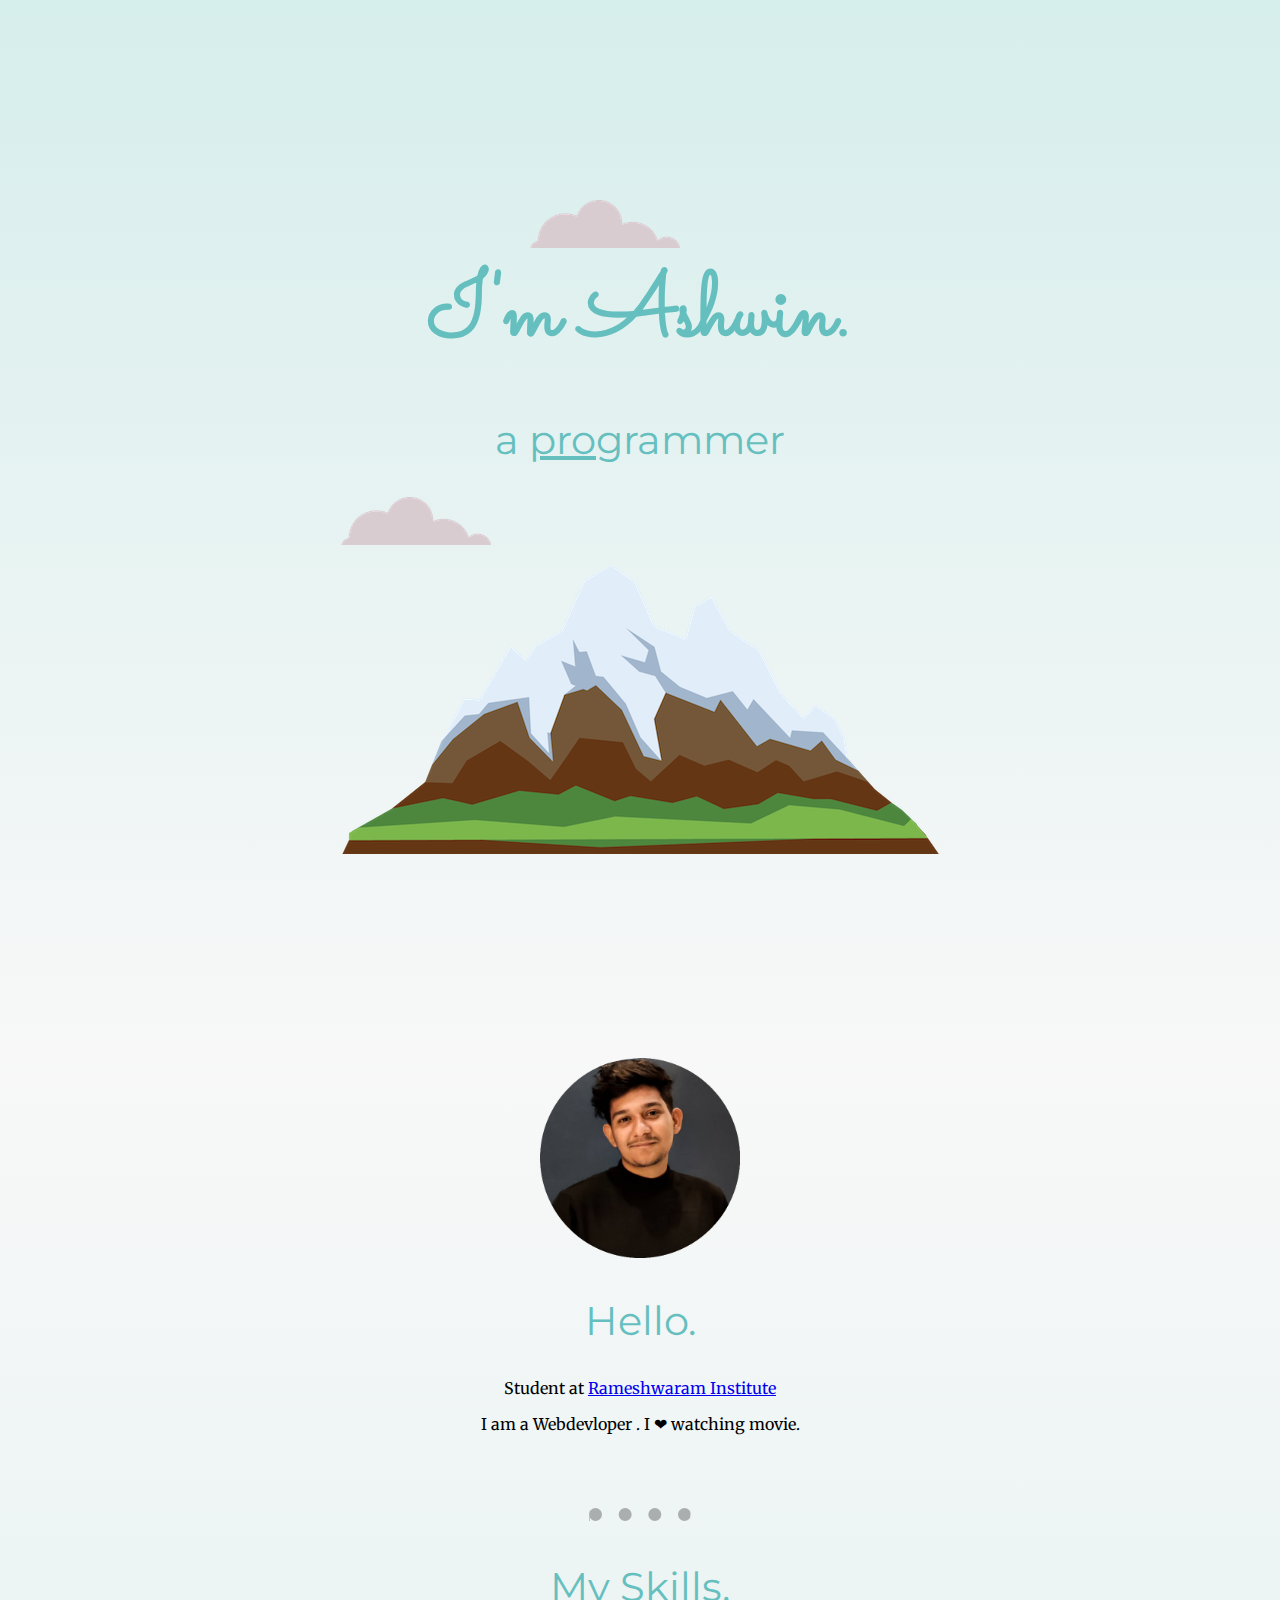
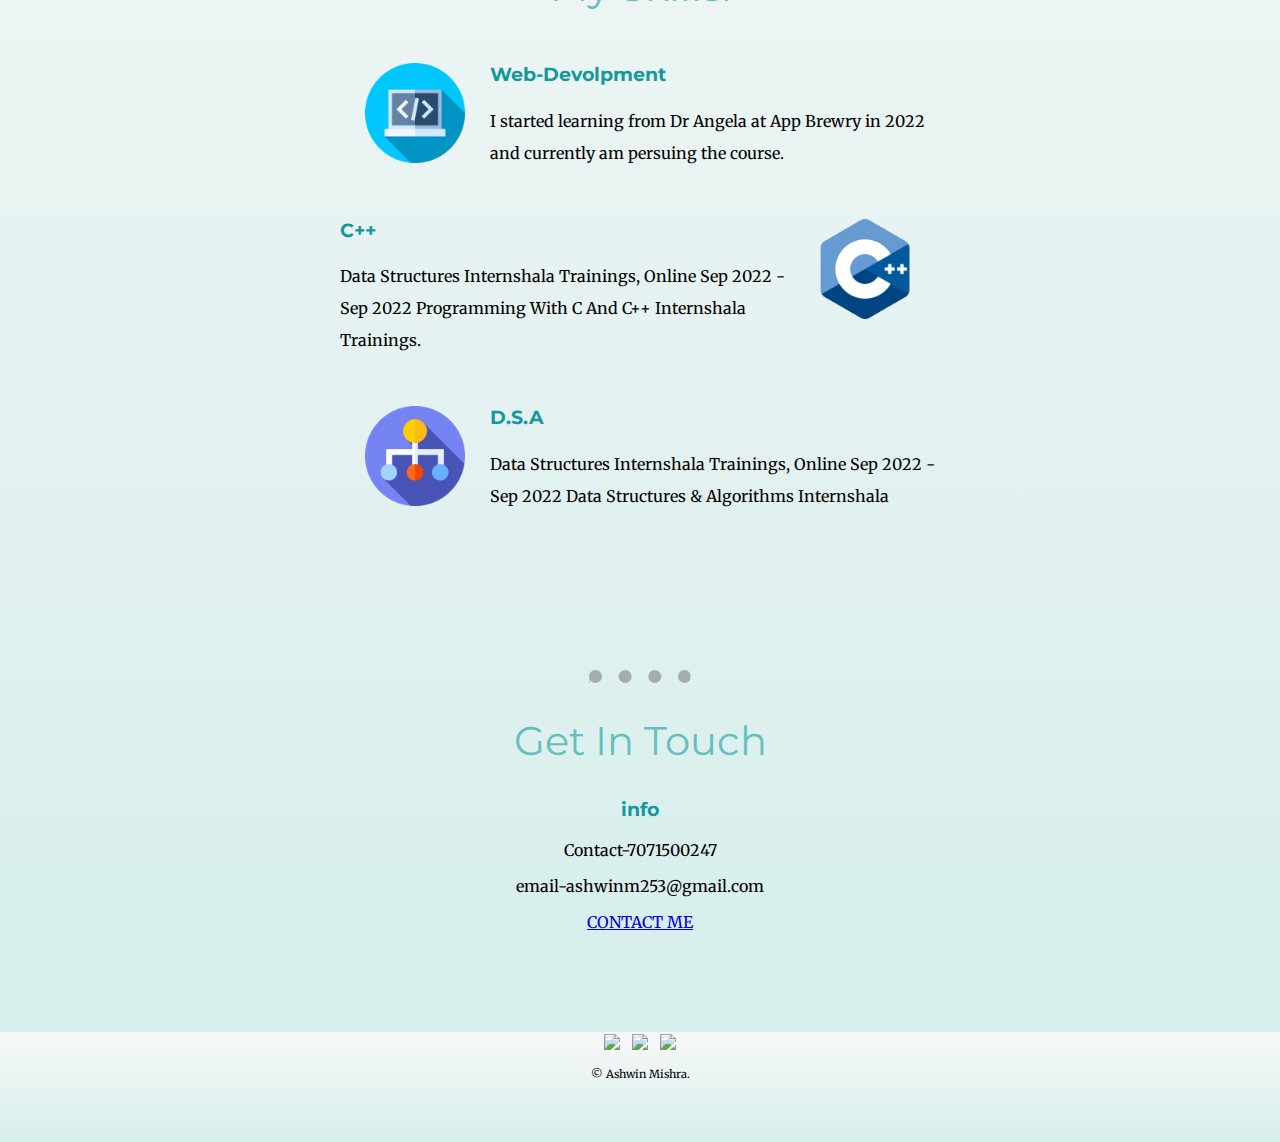
==== index.html @ bbd52c61 "Add files via upload" ====
<!DOCTYPE html>
<html lang="en">
<head>
    <meta charset="UTF-8">
    <meta http-equiv="X-UA-Compatible" content="IE=edge">
    <meta name="viewport" content="width=device-width, initial-scale=1.0">
    <title>AShwin Mishra</title>
    <link rel="stylesheet" href="mystyle.css">
    <link rel="icon" href="images/ms-icon-310x310.png">
    <link rel="preconnect" href="https://fonts.googleapis.com">
<link rel="preconnect" href="https://fonts.gstatic.com" crossorigin>
<link href="https://fonts.googleapis.com/css2?family=Merriweather&family=Montserrat&family=Sacramento&display=swap" rel="stylesheet">
</head>
<body>
    <div class="top-container">
    <img class="top-cloud" src="images/cloud.png">
    <h1>I'm Ashwin.</h1>
    <h2><span> a <u>pro</u>grammer</span></h2>
    <img class="bottom-cloud" src="images/cloud.png">
    <img src="images/mountain.png">
  
    </div>
    <div class="middle-container">
        <div class="profile">
          <img src="images/ashwin.png" alt="Ashwin Mishra" height="200px" >
          <h2>Hello.</h2>
          <p>Student at <a href="https://www.ritm.in/">Rameshwaram Institute</a></p>
          <p>I am a Webdevloper . I ❤ watching movie.
          </p>
        </div>
        <hr>
        <div class="skills" style="display:inline-block;">
          <h2 style="text-align: center; display:inline-block; margin-left: 35%;">My Skills.</h2>
          <div class="skill-row">
            <img class="web-image" src="images/programming.png"  alt="Web developer" height =100px;>
            <h3 class="ski">
              Web-Devolpment	
            </h3>
            <p class="para">I started learning from Dr Angela at App Brewry in 2022 and currently am persuing the course.</p>
            <img class="co-image" src="images/c-.png"  alt="C++" height =100px;>
            <h3 class="ski">
              C++ </h3>
              <p class="para">Data Structures Internshala Trainings, Online Sep 2022 - Sep 2022 Programming With C And C++ Internshala Trainings.</p>
              <img class="web-image" src="images/diagram.png"  alt="Data-sttructure" height =100px;>
              <h3 class="ski">D.S.A	</h3>
              <p class="para">Data Structures Internshala Trainings, Online Sep 2022 - Sep 2022 Data Structures & Algorithms Internshala</p>
          </div>
        </div>
        <hr>
        <div class="contact-me">
          <h2>Get In Touch</h2>
          <h3 style="text-align:center;">info</h3>
          <p>Contact-7071500247</p>
        <p>email-ashwinm253@gmail.com</p>
          <a class="btn" href="contact.html" target="none">CONTACT ME</a>
        </div>
      </div>
      
      
      <div class="bottom-container">
        <a class="footer-link" href="https://cdn-icons-png.flaticon.com/512/3536/3536505.png"><img  class="footer-link"src="https://cdn-icons-png.flaticon.com/512/3536/3536505.png"></a>
        <a class="footer-link" href="https://twitter.com/Ashwinm007am"><img  class="footer-link" src="https://cdn-icons-png.flaticon.com/512/733/733579.png" ></a>
        <a class="footer-link" href="https://www.instagram.com/ashwin__007am/"><img class="footer-link" src="https://cdn-icons-png.flaticon.com/128/3955/3955024.png" ></a>
       <small><small><p style="text-align:center;">© Ashwin Mishra.</p></small></small>
      </div>
      
</body>
</html>
---- mystyle.css ----
body
{

text-align: center;
margin: 0;
font-family: 'Merriweather', serif;
}

h1
{
    color: #66BFBF;
    margin: 50px auto 0px auto;
    font-size: 5.625em;
    font-family: 'Sacramento', cursive;
}
h2
{   color: #66BFBF;
    font-size: 2.5rem;
    font-weight: normal;
    font-family: 'Montserrat', sans-serif;
}
h3
{  color: #11999E;
    font-family: 'Montserrat', sans-serif;
    
}
.top-container
{
    
     background: linear-gradient(rgb(214, 238, 236),rgb(248, 248, 248)); /*background-color:; */
    padding: 200px;
    position: relative;
}
.bottom-container
{
    
    background:linear-gradient(rgb(248, 248, 248),rgb(214, 238, 236))

}

.middle-container
{
    background:linear-gradient(rgb(248, 248, 248),rgb(214, 238, 236))
}
.bottom-cloud
{
    position:absolute;
    
}
.top-cloud
{
    position: absolute;
    right: 600px;
    top: 200px;
}
img
{
    height:"25%"
}
.footer-link
{
    height: 20px;
    margin: 2px;
}
.ski:hover
{
font-size: 20px;
}
.skills
{
   
    text-align: left;
}
.para
{
    width: 600px;
    line-height: 1;
    line-height: 2;
    margin-bottom: 50px;
}
img:hover
{
    font-size: 200px;
}
.web-image
{
    float: left;
    margin-left: 25px;
    margin-right: 25px;
}
.co-image
{
    float: right;
    margin-left: 25px;
    margin-right: 25px;
}
.footer-link
{
    height:30px;
   
}
hr
{
    width: 100px;
    border-top: 13px dotted grey; 
    border-bottom: none;
    opacity: 60%;
}
div
{
   padding-bottom: 50px;
}
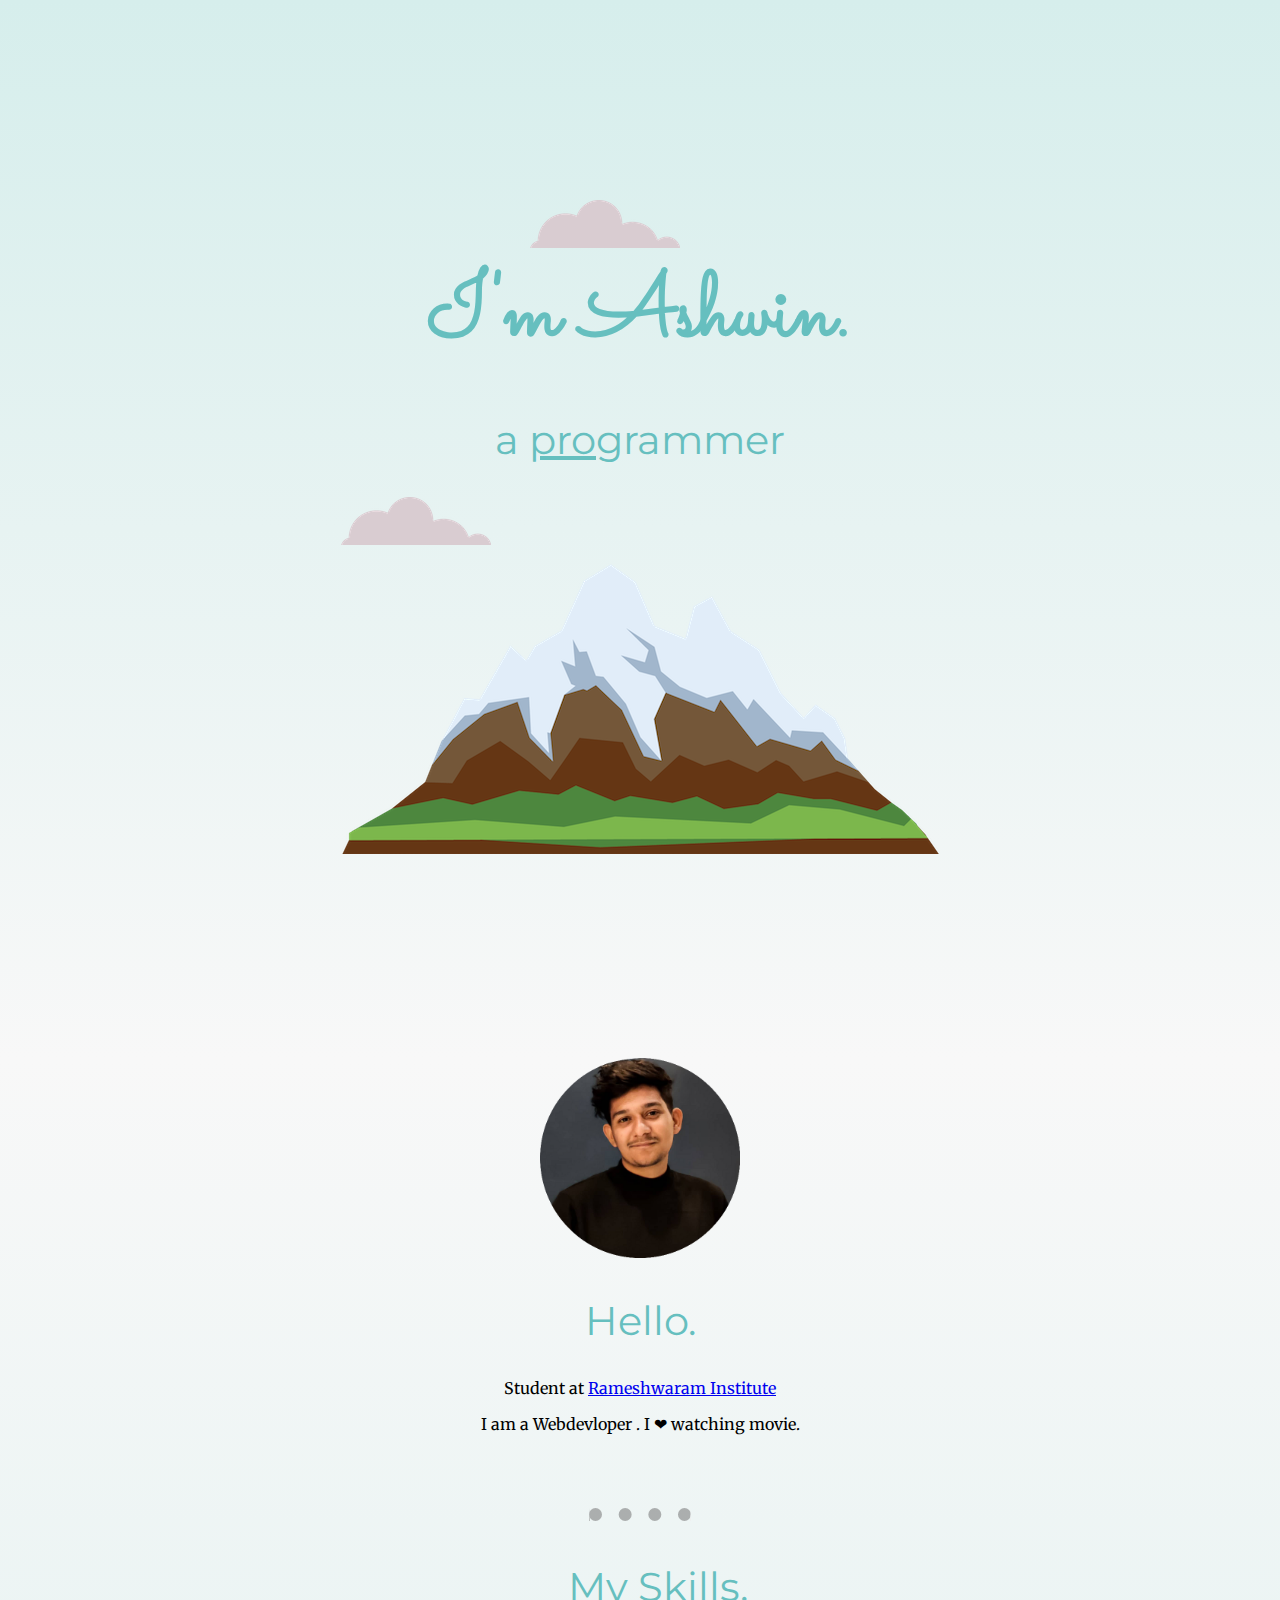
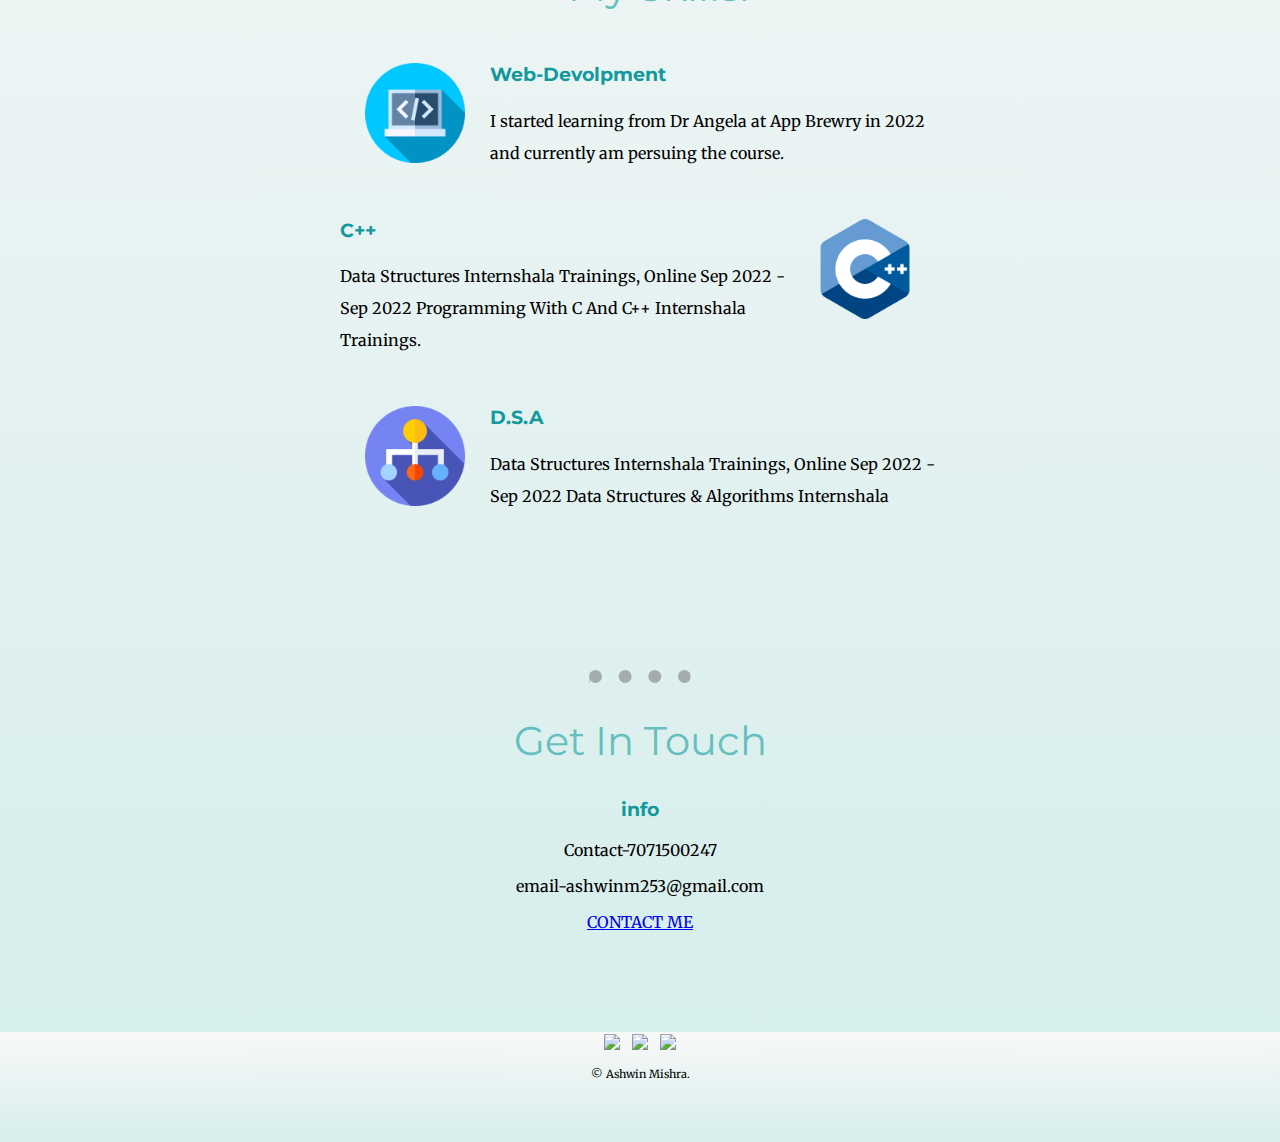
==== commit 58315680: "Update index.html" ====
--- a/index.html
+++ b/index.html
@@ -30,7 +30,7 @@
         </div>
         <hr>
         <div class="skills" style="display:inline-block;">
-          <h2 style="text-align: center; display:inline-block; margin-left: 35%;">My Skills.</h2>
+          <h2 style="text-align: center; display:inline-block; margin-left: 38%;">My Skills.</h2>
           <div class="skill-row">
             <img class="web-image" src="images/programming.png"  alt="Web developer" height =100px;>
             <h3 class="ski">
@@ -65,4 +65,4 @@
       </div>
       
 </body>
-</html>+</html>
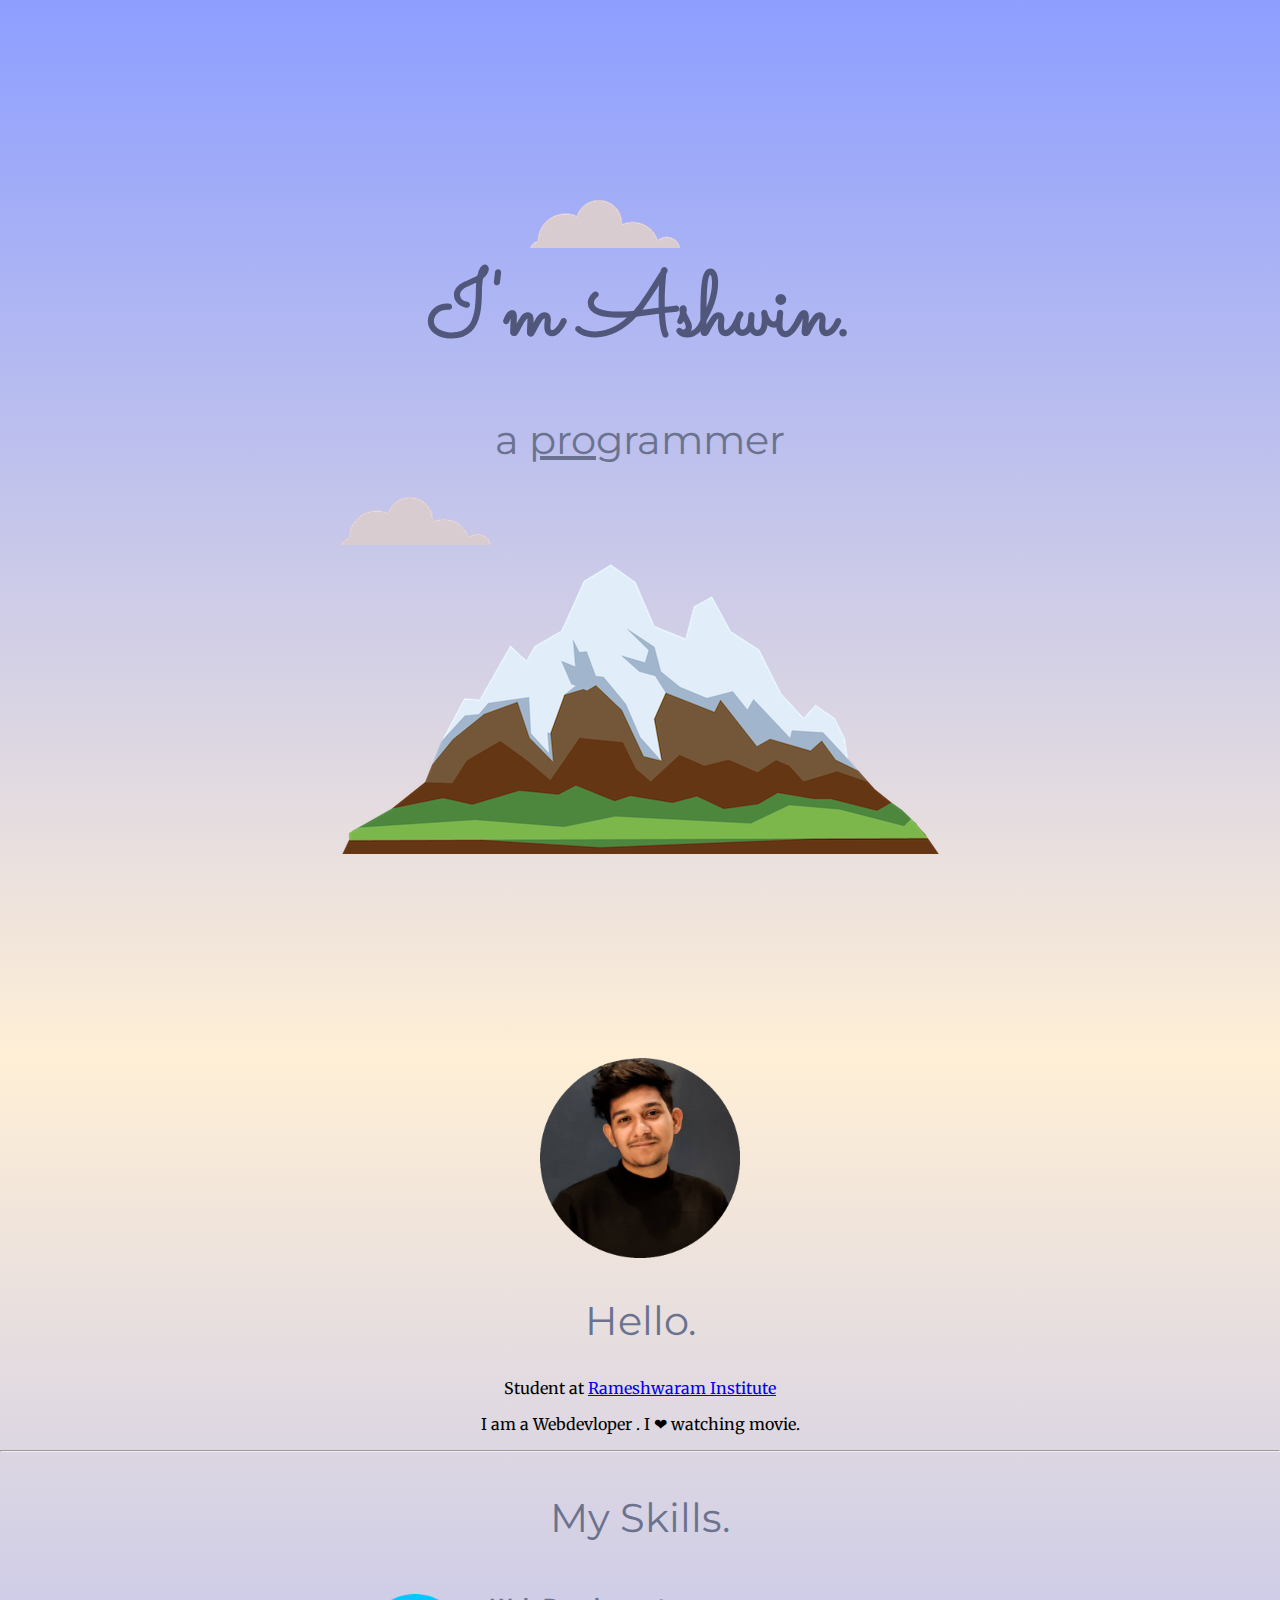
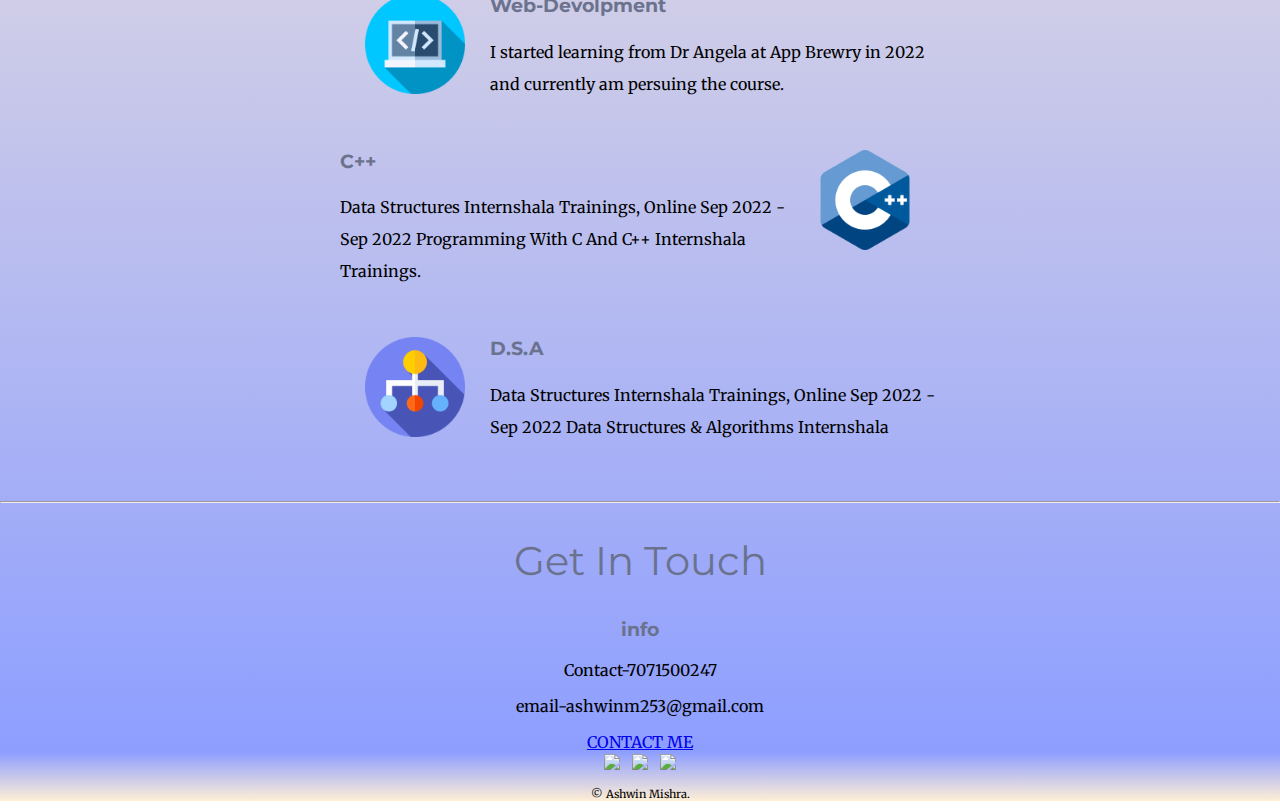
==== commit add83ed9: "Add files via upload" ====
--- a/index.html
+++ b/index.html
@@ -30,7 +30,7 @@
         </div>
         <hr>
         <div class="skills" style="display:inline-block;">
-          <h2 style="text-align: center; display:inline-block; margin-left: 38%;">My Skills.</h2>
+          <h2 style="text-align: center; display:inline-block; margin-left: 35%;">My Skills.</h2>
           <div class="skill-row">
             <img class="web-image" src="images/programming.png"  alt="Web developer" height =100px;>
             <h3 class="ski">
@@ -65,4 +65,4 @@
       </div>
       
 </body>
-</html>
+</html>--- a/mystyle.css
+++ b/mystyle.css
@@ -4,43 +4,43 @@
 text-align: center;
 margin: 0;
 font-family: 'Merriweather', serif;
+
 }
 
 h1
 {
-    color: #66BFBF;
+    color: #50577A;
     margin: 50px auto 0px auto;
     font-size: 5.625em;
     font-family: 'Sacramento', cursive;
 }
 h2
-{   color: #66BFBF;
+{   color: #6B728E;
     font-size: 2.5rem;
     font-weight: normal;
     font-family: 'Montserrat', sans-serif;
 }
 h3
-{  color: #11999E;
+{  color: #6B728E;
     font-family: 'Montserrat', sans-serif;
     
 }
 .top-container
 {
     
-     background: linear-gradient(rgb(214, 238, 236),rgb(248, 248, 248)); /*background-color:; */
+     background: linear-gradient(#8D9EFF,#FFEFD6); /*background-color:; */
     padding: 200px;
     position: relative;
 }
 .bottom-container
 {
-    
-    background:linear-gradient(rgb(248, 248, 248),rgb(214, 238, 236))
-
+     background: linear-gradient(#8D9EFF,#FFEFD6); /*background-color:; */
+     
 }
 
 .middle-container
 {
-    background:linear-gradient(rgb(248, 248, 248),rgb(214, 238, 236))
+    background: linear-gradient(#FFEFD6,#8D9EFf); 
 }
 .bottom-cloud
 {
@@ -55,7 +55,8 @@
 }
 img
 {
-    height:"25%"
+    height:"25%";
+    
 }
 .footer-link
 {
@@ -99,14 +100,8 @@
     height:30px;
    
 }
-hr
-{
-    width: 100px;
-    border-top: 13px dotted grey; 
-    border-bottom: none;
-    opacity: 60%;
-}
+
 div
 {
-   padding-bottom: 50px;
+   
 }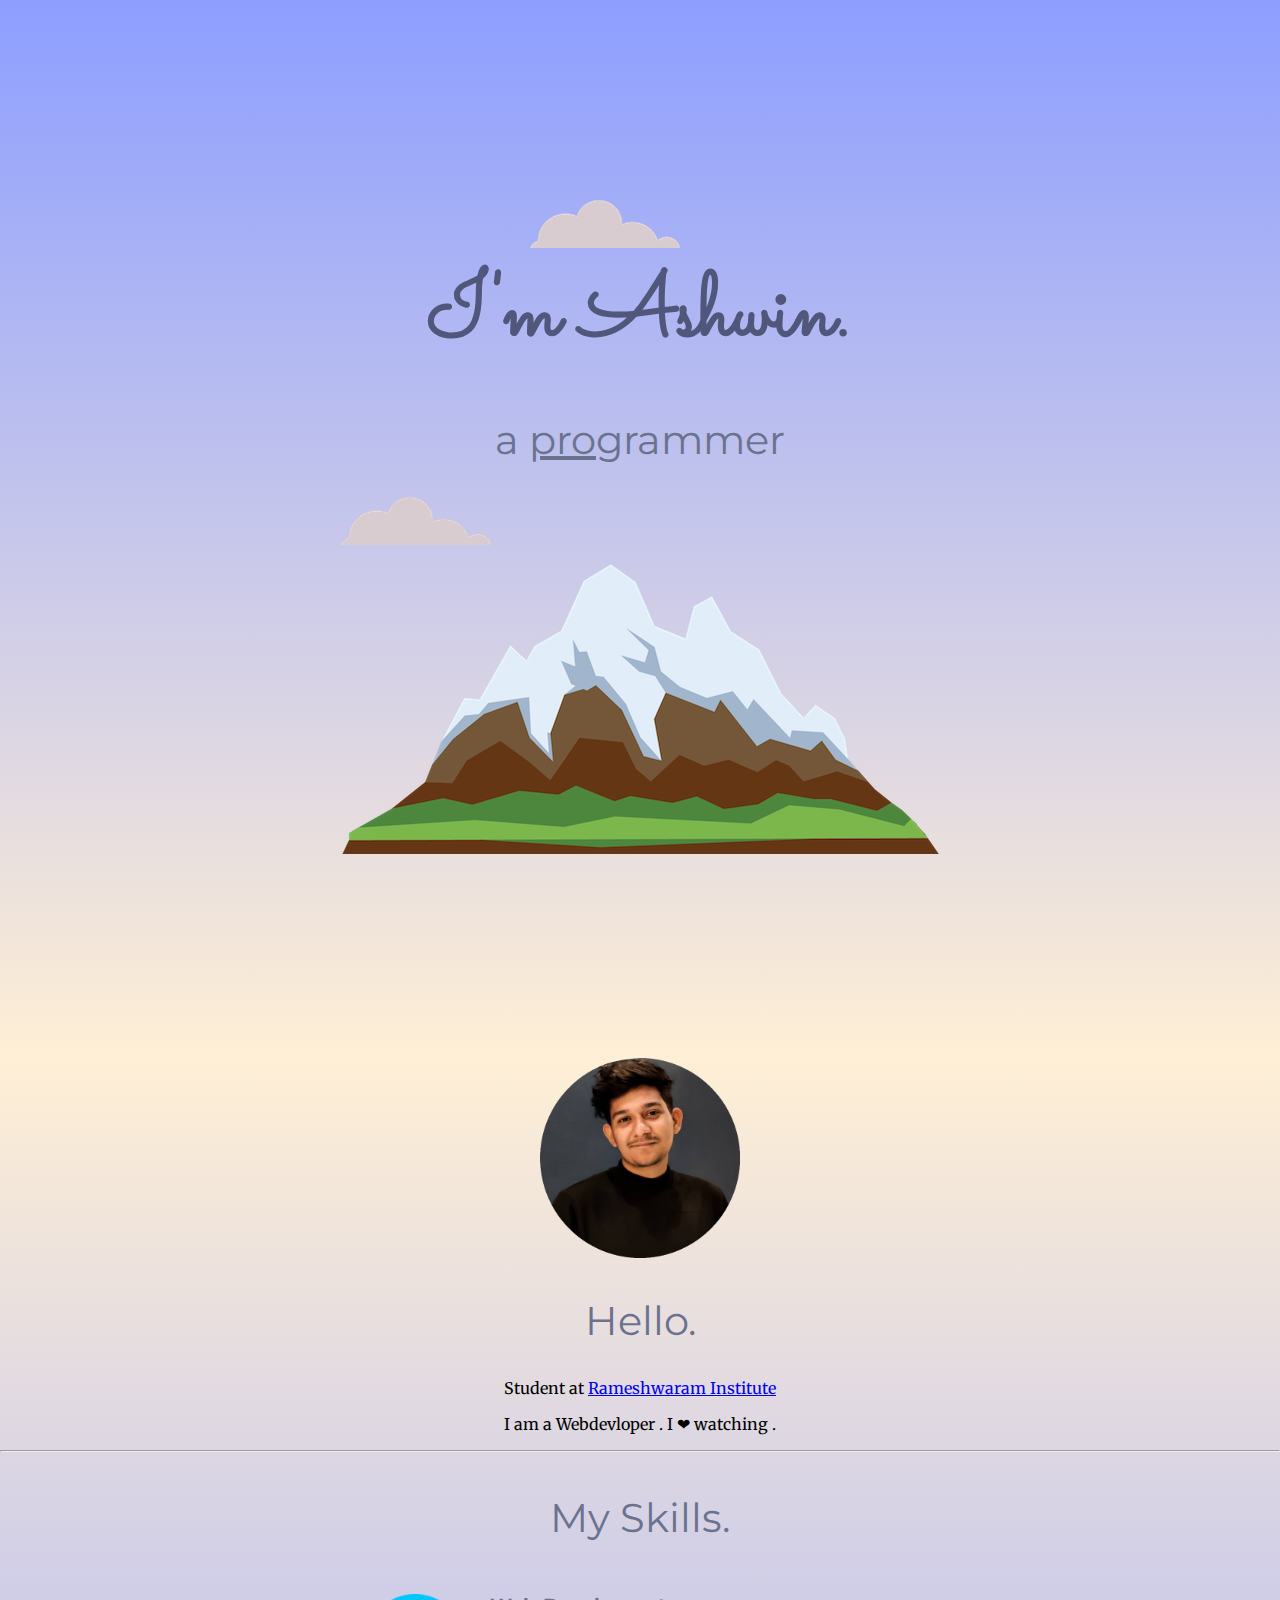
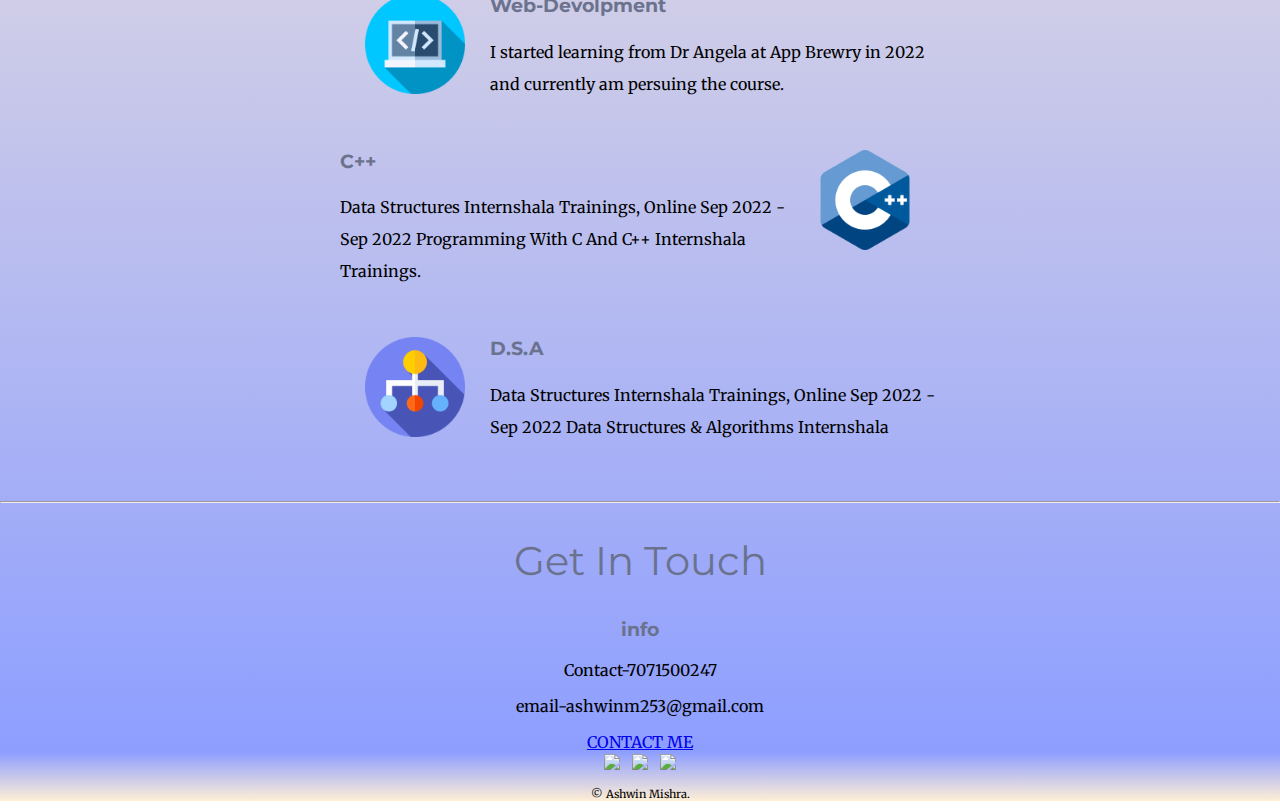
==== commit 942acfc0: "Update index.html" ====
--- a/index.html
+++ b/index.html
@@ -25,7 +25,7 @@
           <img src="images/ashwin.png" alt="Ashwin Mishra" height="200px" >
           <h2>Hello.</h2>
           <p>Student at <a href="https://www.ritm.in/">Rameshwaram Institute</a></p>
-          <p>I am a Webdevloper . I ❤ watching movie.
+          <p>I am a Webdevloper . I ❤ watching .
           </p>
         </div>
         <hr>
@@ -65,4 +65,4 @@
       </div>
       
 </body>
-</html>+</html>
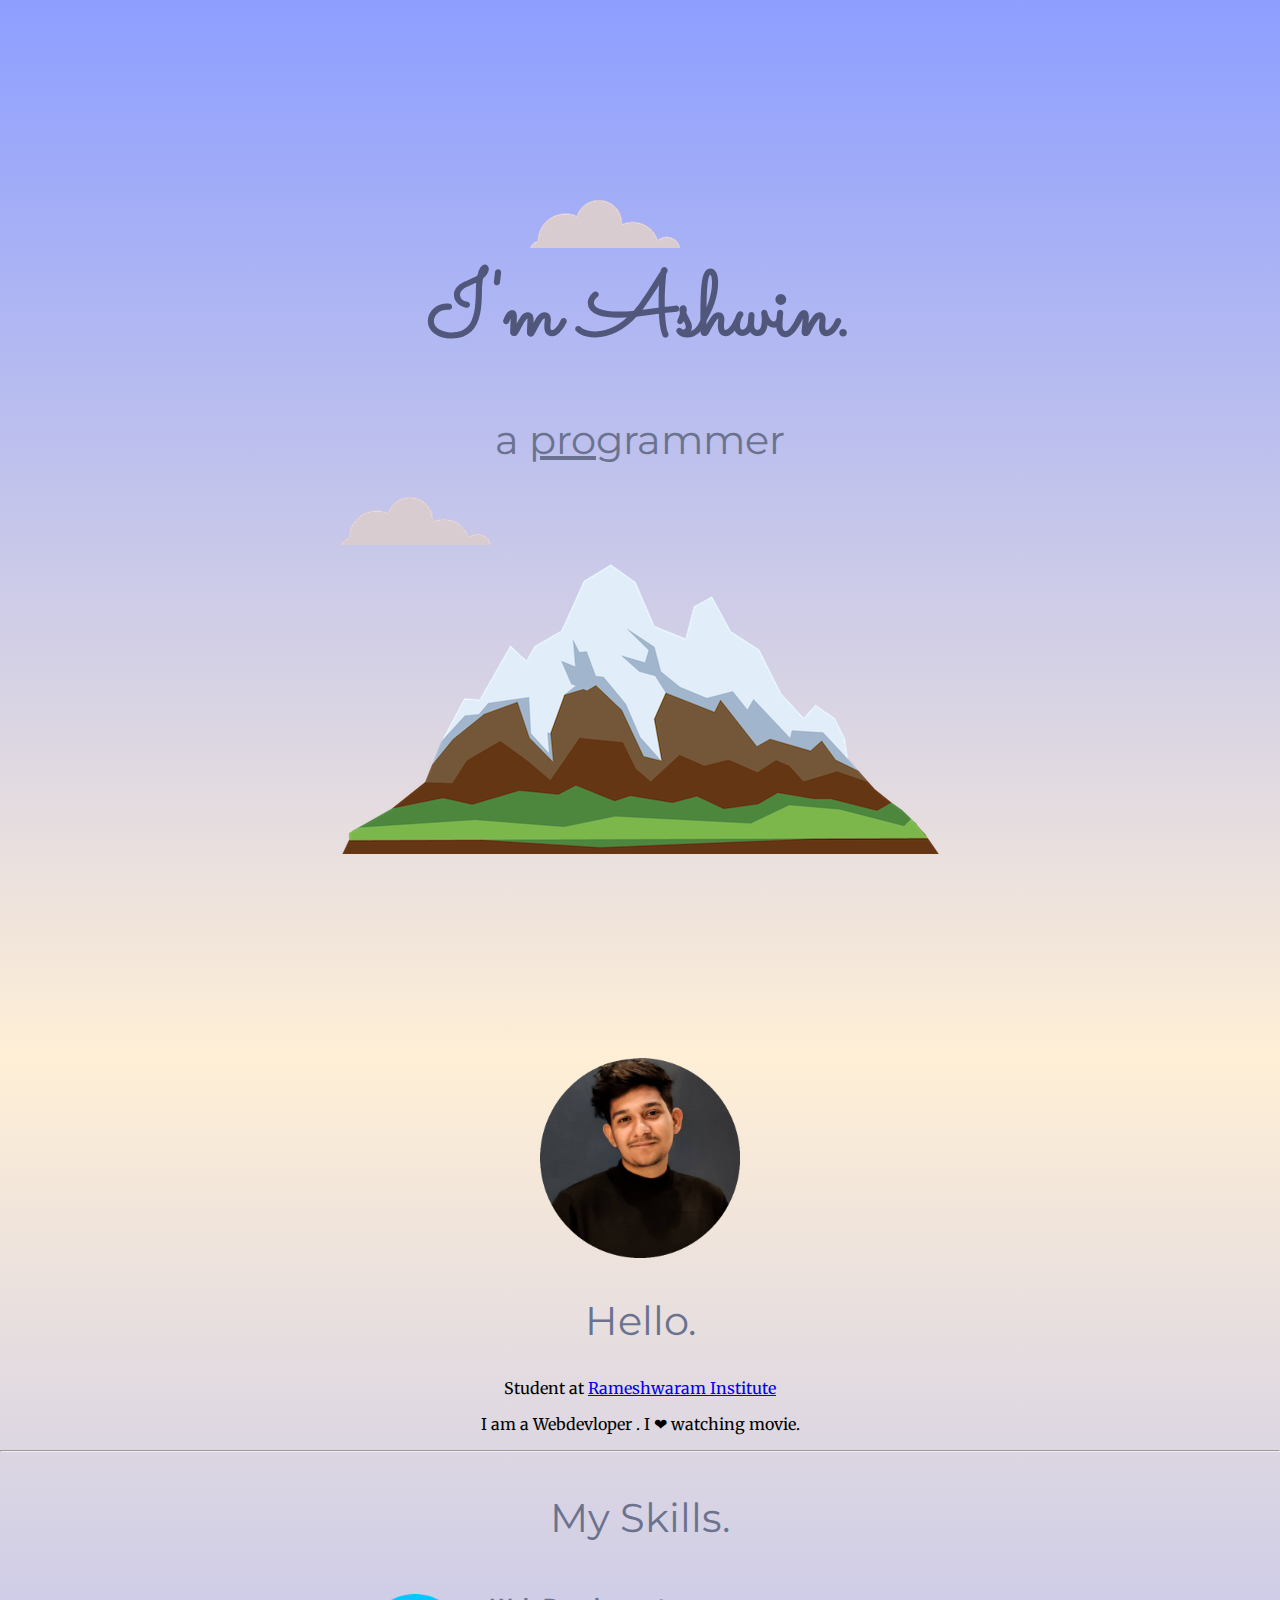
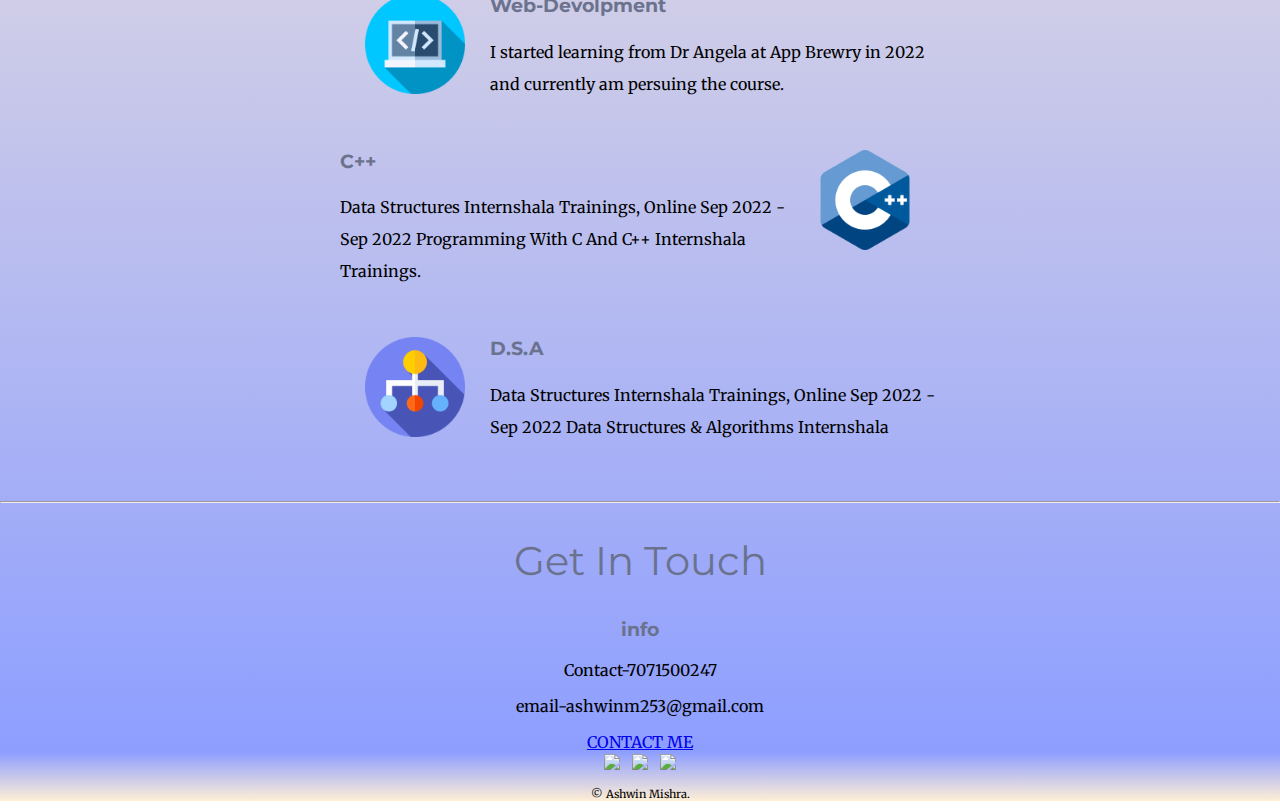
==== commit 1aa7f517: "Update index.html" ====
--- a/index.html
+++ b/index.html
@@ -25,7 +25,7 @@
           <img src="images/ashwin.png" alt="Ashwin Mishra" height="200px" >
           <h2>Hello.</h2>
           <p>Student at <a href="https://www.ritm.in/">Rameshwaram Institute</a></p>
-          <p>I am a Webdevloper . I ❤ watching .
+          <p>I am a Webdevloper . I ❤ watching movie.
           </p>
         </div>
         <hr>
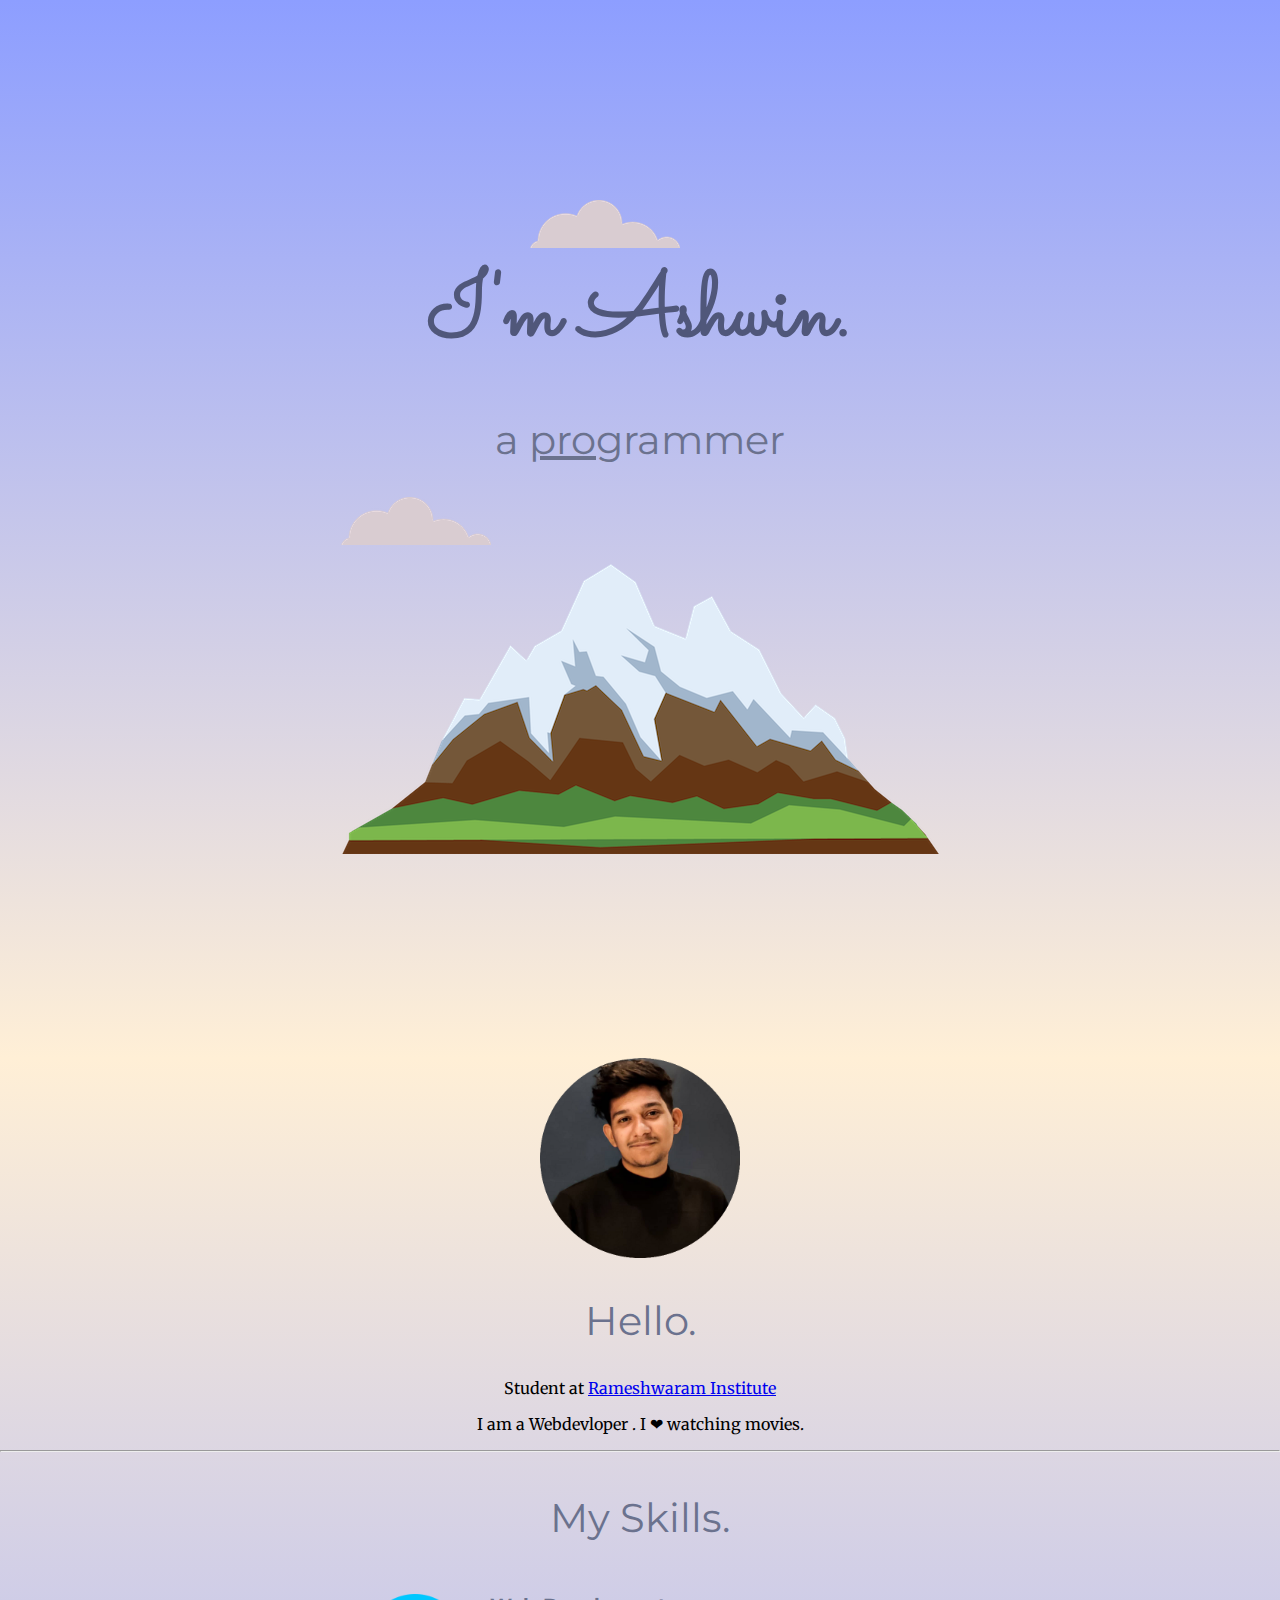
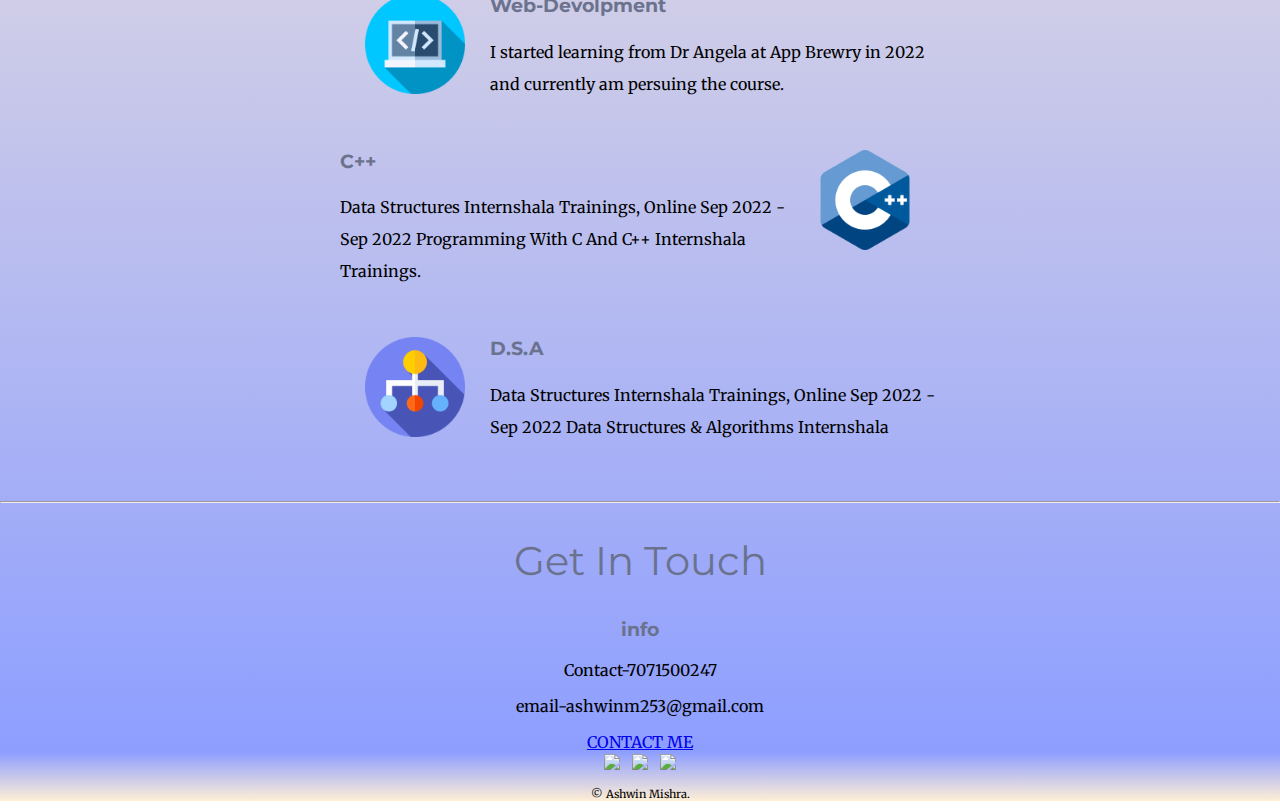
==== commit a2d89862: "Update index.html" ====
--- a/index.html
+++ b/index.html
@@ -25,7 +25,7 @@
           <img src="images/ashwin.png" alt="Ashwin Mishra" height="200px" >
           <h2>Hello.</h2>
           <p>Student at <a href="https://www.ritm.in/">Rameshwaram Institute</a></p>
-          <p>I am a Webdevloper . I ❤ watching movie.
+          <p>I am a Webdevloper . I ❤ watching movies.
           </p>
         </div>
         <hr>
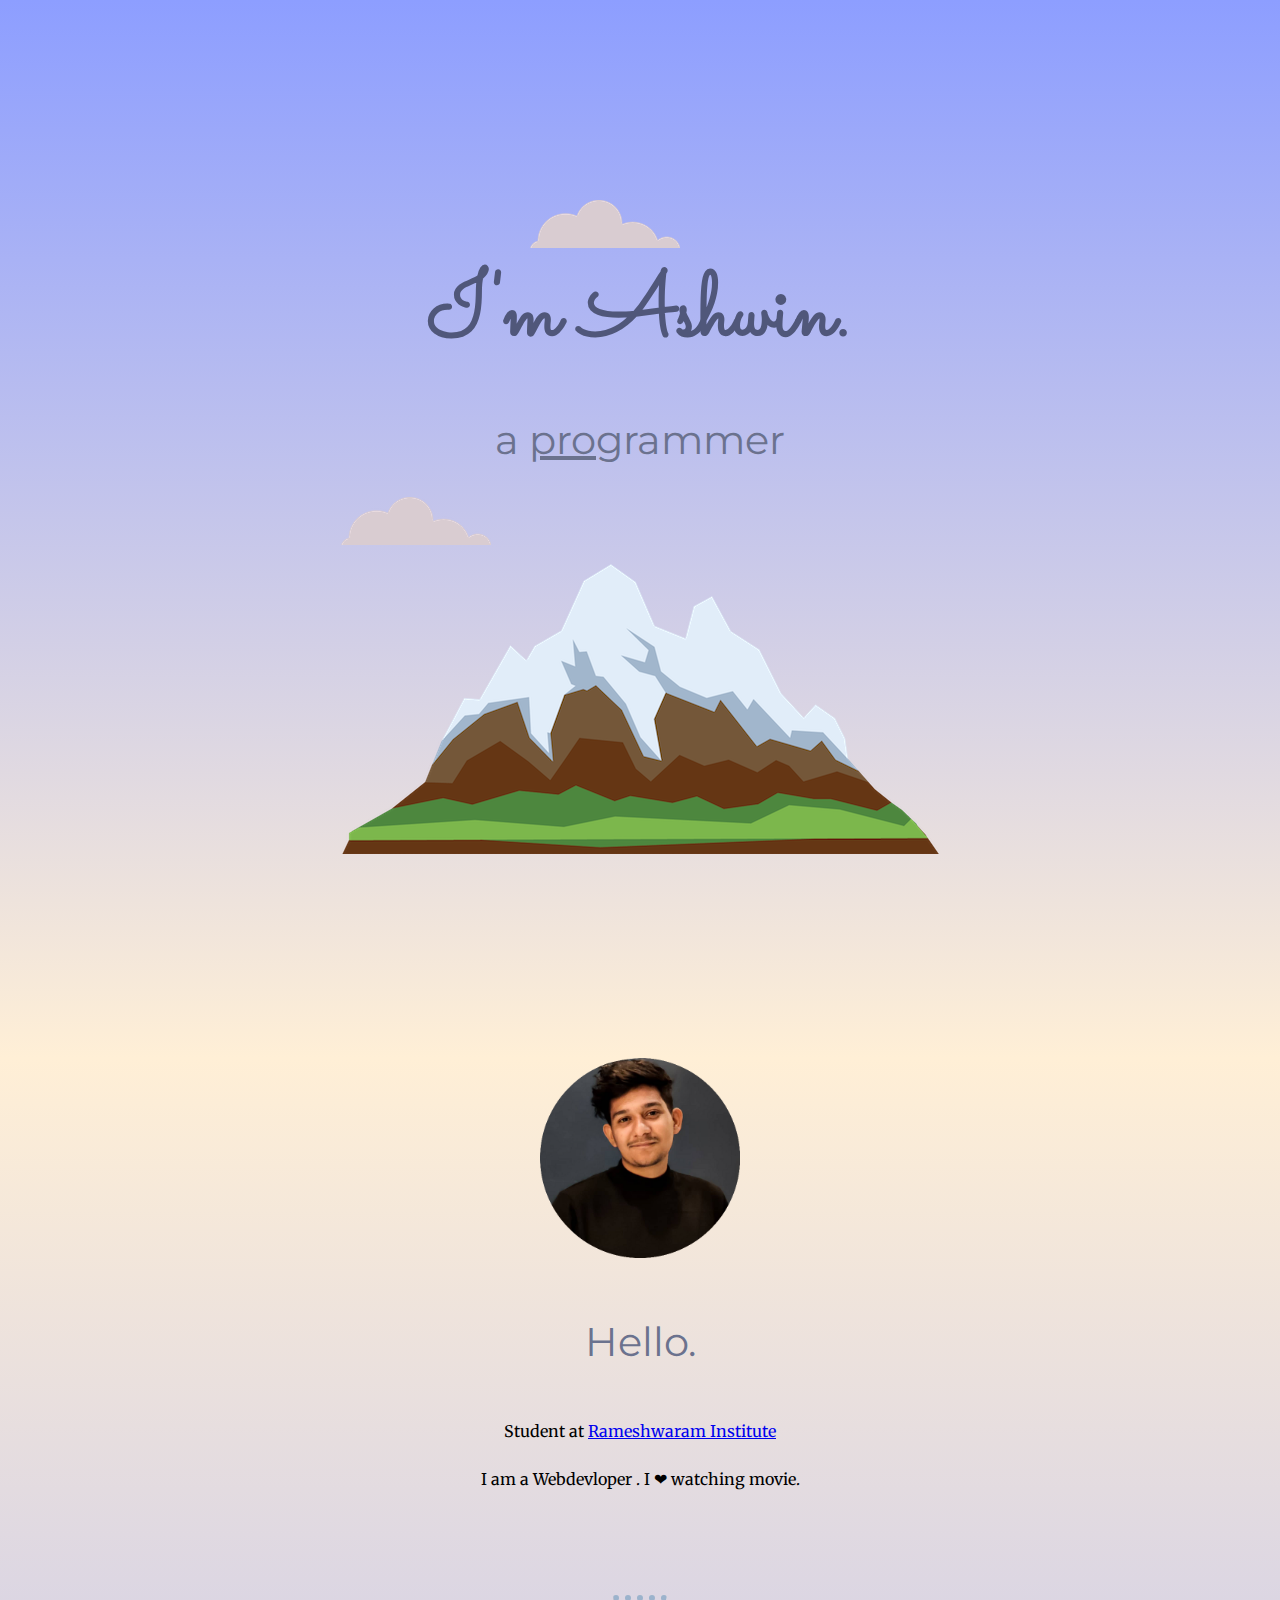
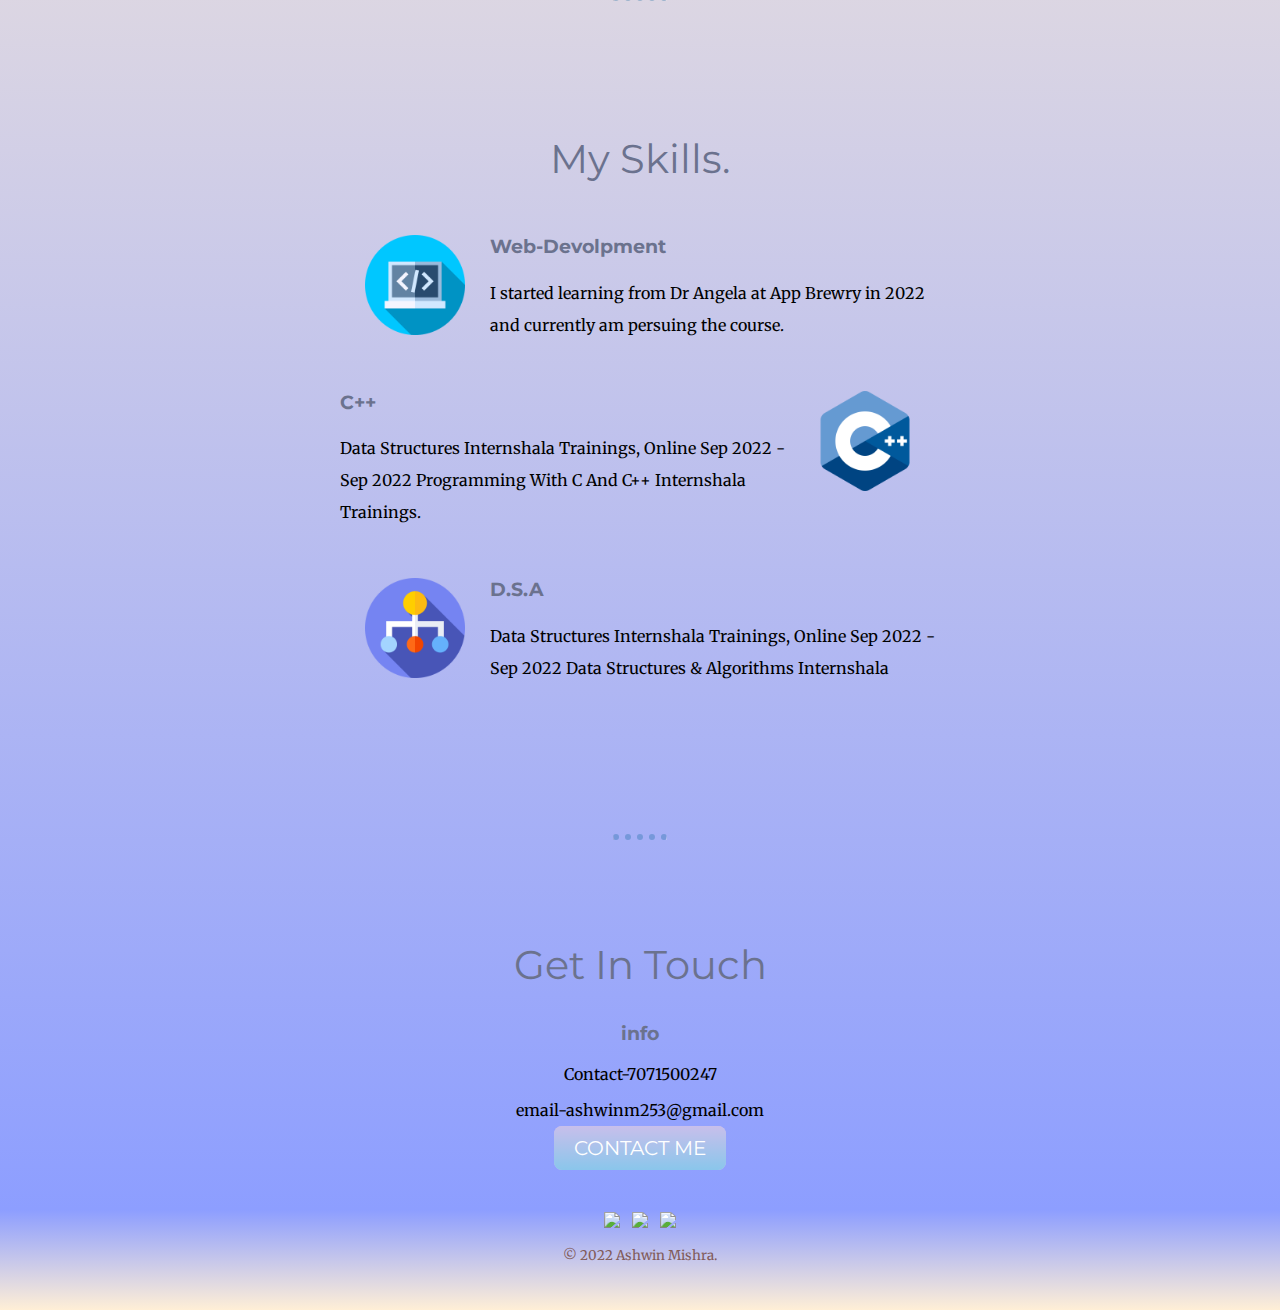
==== commit 084adac3: "Add files via upload" ====
--- a/index.html
+++ b/index.html
@@ -25,7 +25,7 @@
           <img src="images/ashwin.png" alt="Ashwin Mishra" height="200px" >
           <h2>Hello.</h2>
           <p>Student at <a href="https://www.ritm.in/">Rameshwaram Institute</a></p>
-          <p>I am a Webdevloper . I ❤ watching movies.
+          <p >I am a Webdevloper . I ❤ watching movie.
           </p>
         </div>
         <hr>
@@ -61,8 +61,8 @@
         <a class="footer-link" href="https://cdn-icons-png.flaticon.com/512/3536/3536505.png"><img  class="footer-link"src="https://cdn-icons-png.flaticon.com/512/3536/3536505.png"></a>
         <a class="footer-link" href="https://twitter.com/Ashwinm007am"><img  class="footer-link" src="https://cdn-icons-png.flaticon.com/512/733/733579.png" ></a>
         <a class="footer-link" href="https://www.instagram.com/ashwin__007am/"><img class="footer-link" src="https://cdn-icons-png.flaticon.com/128/3955/3955024.png" ></a>
-       <small><small><p style="text-align:center;">© Ashwin Mishra.</p></small></small>
+       <small><p style="text-align:center; color: #815B5B;">© 2022 Ashwin Mishra.</p></small>
       </div>
       
 </body>
-</html>
+</html> --- a/mystyle.css
+++ b/mystyle.css
@@ -28,24 +28,27 @@
 .top-container
 {
     
-     background: linear-gradient(#8D9EFF,#FFEFD6); /*background-color:; */
+     background: linear-gradient(#8D9EFF,#FFEFD6); 
     padding: 200px;
     position: relative;
 }
 .bottom-container
 {
-     background: linear-gradient(#8D9EFF,#FFEFD6); /*background-color:; */
+     background: linear-gradient(#8D9EFF,#FFEFD6); 
+     height: 100px;
      
 }
 
 .middle-container
 {
     background: linear-gradient(#FFEFD6,#8D9EFf); 
+    padding-bottom: 50px;
+   
 }
 .bottom-cloud
 {
-    position:absolute;
-    
+    position: absolute;
+
 }
 .top-cloud
 {
@@ -104,4 +107,48 @@
 div
 {
    
+}
+.btn {
+    background: #c8bfeb;
+    background-image: -webkit-linear-gradient(top, #c8bfeb, #8ac6eb);
+    background-image: -moz-linear-gradient(top, #c8bfeb, #8ac6eb);
+    background-image: -ms-linear-gradient(top, #c8bfeb, #8ac6eb);
+    background-image: -o-linear-gradient(top, #c8bfeb, #8ac6eb);
+    background-image: linear-gradient(to bottom, #c8bfeb, #8ac6eb);
+    -webkit-border-radius: 8;
+    -moz-border-radius: 8;
+    border-radius: 8px;
+    font-family: 'Montserrat', sans-serif;
+    color: #ffffff;
+    font-size: 20px;
+    padding: 10px 20px 10px 20px;
+    text-decoration: none;
+    
+  }
+  
+  .btn:hover {
+    background: #e0eb49;
+    background-image: -webkit-linear-gradient(top, #e0eb49, #d1a862);
+    background-image: -moz-linear-gradient(top, #e0eb49, #d1a862);
+    background-image: -ms-linear-gradient(top, #e0eb49, #d1a862);
+    background-image: -o-linear-gradient(top, #e0eb49, #d1a862);
+    background-image: linear-gradient(to bottom, #e0eb49, #d1a862);
+    text-decoration: none;
+  }
+  
+hr
+{
+    width: 4%;
+    border-top: 6px dotted #0b649b; 
+    border-bottom: none;
+    margin: 100px auto;
+    opacity: 30%;
+   
+    
+}
+.profile
+{
+    width: 30%;
+    margin: auto;
+    line-height: 2;
 }